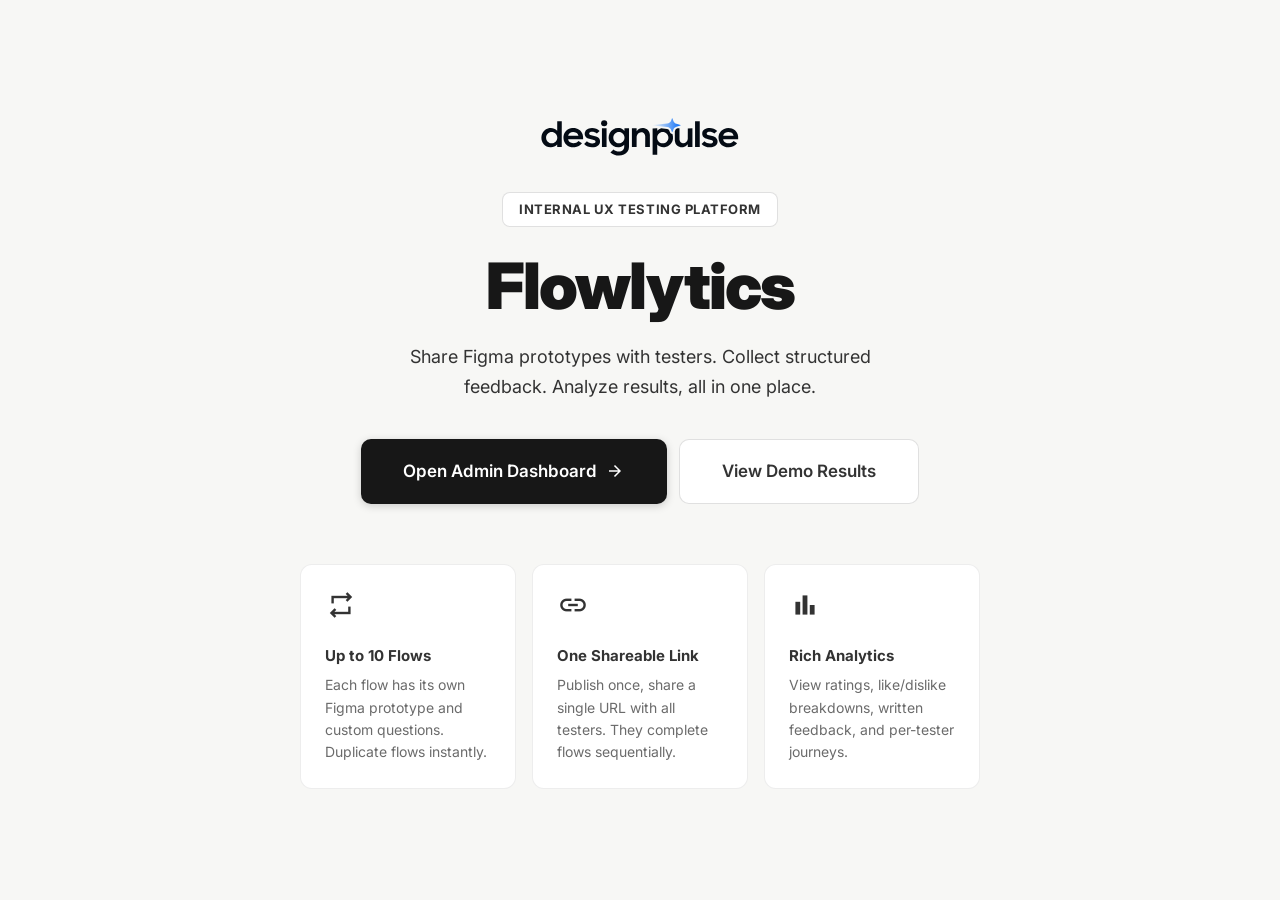
==== index.html @ f1238954 "Initial commit: Design Test Hub / Flowlytics static prototype UX testing platform prototype - admin " ====
<!DOCTYPE html>
<html lang="en">
<head>
  <meta charset="UTF-8">
  <meta name="viewport" content="width=device-width, initial-scale=1.0">
  <title>Flowlytics · UX Testing Platform</title>
  <meta name="description" content="Flowlytics - share Figma prototypes with testers and collect structured feedback">
  <link rel="stylesheet" href="css/globals.css">
  <style>
    .hero {
      min-height: 100vh;
      background: var(--bg-surface);
      display: flex;
      align-items: center;
      justify-content: center;
      padding: 40px 20px;
      text-align: center;
    }
    .hero-content { max-width: 680px; }
    .hero-badge {
      display: inline-flex; align-items: center; gap: 8px;
      background: var(--bg-card); border: 1px solid var(--border-default);
      border-radius: var(--radius-sm); padding: 6px 16px;
      font-size: 0.8125rem; font-weight: 700; color: var(--text-secondary);
      letter-spacing: 0.04em; text-transform: uppercase; margin-bottom: 24px;
    }
    .hero-title { font-size: clamp(2.5rem, 6vw, 4rem); font-weight: 900; letter-spacing: -0.03em; line-height: 1.1; margin-bottom: 20px; }
    .hero-subtitle { font-size: 1.125rem; color: var(--text-secondary); line-height: 1.7; margin-bottom: 36px; max-width: 500px; margin-left: auto; margin-right: auto; }
    .hero-cta { display: flex; gap: 12px; justify-content: center; flex-wrap: wrap; }
    .hero-features { display: grid; grid-template-columns: repeat(3, 1fr); gap: 16px; margin-top: 60px; text-align: left; }
    .feature-card {
      background: var(--bg-card); border: 1px solid var(--border-subtle);
      border-radius: var(--radius-xl); padding: 24px;
    }
    .feature-icon { font-size: 1.5rem; margin-bottom: 12px; }
    .feature-title { font-size: 0.9375rem; font-weight: 700; margin-bottom: 6px; }
    .feature-desc { font-size: 0.875rem; color: var(--text-tertiary); line-height: 1.6; }
    @media (max-width: 768px) { .hero-features { grid-template-columns: 1fr; } }
  </style>
</head>
<body>
  <div class="hero">
    <div class="hero-content">
      <img src="flowlytics.svg" alt="Flowlytics" style="width:200px;height:auto;margin:0 auto 28px">
      <div class="hero-badge">Internal UX Testing Platform</div>
      <h1 class="hero-title">
        Flowlytics
      </h1>
      <p class="hero-subtitle">
        Share Figma prototypes with testers. Collect structured feedback. Analyze results, all in one place.
      </p>
      <div class="hero-cta">
        <a href="admin/login.html" class="btn btn-primary btn-xl">
          Open Admin Dashboard
          <span class="material-symbols-outlined" aria-hidden="true">arrow_forward</span>
        </a>
        <a href="admin/login.html" class="btn btn-secondary btn-xl">
          View Demo Results
        </a>
      </div>

      <div class="hero-features">
        <div class="feature-card">
          <div class="feature-icon"><span class="material-symbols-outlined icon-lg" aria-hidden="true">repeat</span></div>
          <div class="feature-title">Up to 10 Flows</div>
          <div class="feature-desc">Each flow has its own Figma prototype and custom questions. Duplicate flows instantly.</div>
        </div>
        <div class="feature-card">
          <div class="feature-icon"><span class="material-symbols-outlined icon-lg" aria-hidden="true">link</span></div>
          <div class="feature-title">One Shareable Link</div>
          <div class="feature-desc">Publish once, share a single URL with all testers. They complete flows sequentially.</div>
        </div>
        <div class="feature-card">
          <div class="feature-icon"><span class="material-symbols-outlined icon-lg" aria-hidden="true">bar_chart</span></div>
          <div class="feature-title">Rich Analytics</div>
          <div class="feature-desc">View ratings, like/dislike breakdowns, written feedback, and per-tester journeys.</div>
        </div>
      </div>
    </div>
  </div>

  <script src="js/store.js"></script>
  <script>
    // Auto-redirect if already logged in
    if (DTH.Auth.isLoggedIn()) {
      window.location.href = 'admin/index.html';
    }
  </script>
</body>
</html>
---- css/globals.css ----
/* ===== FLOWLYTICS - GLOBAL DESIGN SYSTEM (neutral SaaS theme) ===== */

@import url('https://fonts.googleapis.com/css2?family=Material+Symbols+Outlined:opsz,wght,FILL,GRAD@20..48,300..500,0..1,-25..0&display=block');
@import url('https://fonts.googleapis.com/css2?family=Inter:ital,opsz,wght@0,14..32,100..900;1,14..32,100..900&display=swap');

/* ===== TOKENS ===== */
:root {
  --brand-primary: #171717;
  --brand-primary-light: #F2F1EE;
  --brand-primary-dark: #000000;
  --brand-accent: #404040;
  --brand-accent-light: #6E6E6E;
  --brand-success: #10B981;
  --brand-warning: #F59E0B;
  --brand-danger: #EF4444;

  --text-success: #047857;
  --text-warning: #92400E;
  --text-danger: #B91C1C;

  --bg-base: #FFFFFF;
  --bg-surface: #F7F7F5;
  --bg-elevated: #FFFFFF;
  --bg-card: #FFFFFF;
  --bg-card-hover: #F2F2F0;
  --bg-overlay: rgba(20,20,20,0.5);

  --border-subtle: rgba(0,0,0,0.07);
  --border-default: rgba(0,0,0,0.12);
  --border-active: rgba(23,23,23,0.4);

  --text-primary: #171717;
  --text-secondary: #333333;
  --text-tertiary: #6B6B6B;
  --text-muted: #9A9A9A;

  --radius-sm: 8px;
  --radius-md: 10px;
  --radius-lg: 12px;
  --radius-xl: 12px;
  --radius-2xl: 12px;
  --radius-full: 9999px;

  --shadow-sm: 0 1px 3px rgba(0,0,0,0.05);
  --shadow-md: 0 4px 16px rgba(0,0,0,0.07);
  --shadow-lg: 0 12px 32px rgba(0,0,0,0.10);
  --shadow-glow: 0 0 24px rgba(0,0,0,0.08);

  --transition-fast: 0.12s ease;
  --transition-normal: 0.22s ease;
  --transition-slow: 0.4s ease;

  --font-sans: 'Inter', Arial, 'Helvetica Neue', Helvetica, sans-serif;
  --font-mono: ui-monospace, SFMono-Regular, Menlo, Consolas, monospace;

  --sidebar-width: 248px;
}

/* ===== RESET ===== */
*, *::before, *::after { box-sizing: border-box; margin: 0; padding: 0; }

html { scroll-behavior: smooth; }

body {
  font-family: var(--font-sans);
  background: var(--bg-base);
  color: var(--text-secondary);
  line-height: 1.6;
  -webkit-font-smoothing: antialiased;
  min-height: 100vh;
}

a { color: inherit; text-decoration: none; }
img, svg { display: block; }
button { cursor: pointer; font-family: inherit; }
input, textarea, select { font-family: inherit; }

/* ===== ICONS (Material Symbols Outlined) ===== */
.material-symbols-outlined {
  font-family: 'Material Symbols Outlined';
  font-weight: normal;
  font-style: normal;
  font-size: 20px;
  line-height: 1;
  letter-spacing: normal;
  text-transform: none;
  display: inline-flex;
  white-space: nowrap;
  word-wrap: normal;
  direction: ltr;
  -webkit-font-smoothing: antialiased;
  flex-shrink: 0;
  font-variation-settings: 'FILL' 0, 'wght' 400, 'GRAD' 0, 'opsz' 20;
}

.icon-xs { font-size: 16px !important; }
.icon-sm { font-size: 18px !important; }
.icon-lg { font-size: 32px !important; }
.icon-xl { font-size: 46px !important; }

/* ===== SCROLLBAR ===== */
::-webkit-scrollbar { width: 6px; height: 6px; }
::-webkit-scrollbar-track { background: transparent; }
::-webkit-scrollbar-thumb { background: var(--border-default); border-radius: 3px; }
::-webkit-scrollbar-thumb:hover { background: var(--text-muted); }

/* ===== TYPOGRAPHY ===== */
h1 { font-size: clamp(1.6rem, 3vw, 2.5rem); font-weight: 800; letter-spacing: -0.01em; line-height: 1.2; color: var(--text-primary); }
h2 { font-size: clamp(1.2rem, 2.5vw, 1.75rem); font-weight: 700; letter-spacing: -0.01em; line-height: 1.3; color: var(--text-primary); }
h3 { font-size: 1.125rem; font-weight: 700; color: var(--text-primary); }
h4 { font-size: 0.9375rem; font-weight: 700; color: var(--text-primary); }
p  { color: var(--text-secondary); line-height: 1.7; }

/* ===== LAYOUT ===== */
.admin-layout {
  display: flex;
  min-height: 100vh;
}

.admin-main {
  flex: 1;
  margin-left: var(--sidebar-width);
  padding: 32px 40px;
  min-height: 100vh;
  background: var(--bg-base);
}

.page-container {
  max-width: 1100px;
  margin: 0 auto;
}

/* ===== SIDEBAR ===== */
.sidebar {
  position: fixed;
  top: 0; left: 0;
  width: var(--sidebar-width);
  height: 100vh;
  background: var(--bg-surface);
  border-right: 1px solid var(--border-subtle);
  display: flex;
  flex-direction: column;
  z-index: 100;
  overflow-y: auto;
}

.sidebar-logo {
  padding: 24px 20px 20px;
  border-bottom: 1px solid var(--border-subtle);
}

.sidebar-logo .logo-mark {
  display: flex;
  align-items: center;
  gap: 10px;
  margin-bottom: 4px;
}

.logo-wordmark {
  width: 132px;
  height: auto;
  display: block;
}

.sidebar-nav {
  padding: 16px 12px;
  flex: 1;
  display: flex;
  flex-direction: column;
  gap: 2px;
}

.nav-label {
  font-size: 0.6875rem;
  font-weight: 700;
  letter-spacing: 0.08em;
  text-transform: uppercase;
  color: var(--text-muted);
  padding: 8px 8px 4px;
  margin-top: 8px;
}

.nav-item {
  display: flex;
  align-items: center;
  gap: 12px;
  padding: 10px 14px;
  border-radius: var(--radius-md);
  font-size: 0.875rem;
  font-weight: 500;
  color: var(--text-secondary);
  transition: all var(--transition-fast);
  cursor: pointer;
  border: none;
  background: transparent;
  width: 100%;
  text-align: left;
}

.nav-item:hover {
  background: var(--bg-card-hover);
  color: var(--text-primary);
}

.nav-item.active {
  background: var(--bg-card-hover);
  color: var(--text-primary);
  font-weight: 700;
}

.nav-item .nav-icon {
  flex-shrink: 0;
}

/* ===== BUTTONS ===== */
.btn {
  display: inline-flex;
  align-items: center;
  justify-content: center;
  gap: 8px;
  padding: 10px 20px;
  border-radius: var(--radius-md);
  font-size: 0.875rem;
  font-weight: 600;
  border: none;
  cursor: pointer;
  transition: all var(--transition-fast);
  white-space: nowrap;
  text-decoration: none;
  user-select: none;
}

.btn:disabled {
  opacity: 0.45;
  cursor: not-allowed;
  pointer-events: none;
}

.btn-primary {
  background: var(--brand-primary);
  color: #fff;
  box-shadow: 0 2px 8px rgba(0,0,0,0.18);
}
.btn-primary:hover:not(:disabled) {
  background: var(--brand-primary-dark);
  box-shadow: 0 4px 14px rgba(0,0,0,0.26);
  transform: translateY(-1px);
}
.btn-primary:active { transform: translateY(0); }

.btn-secondary {
  background: var(--bg-card);
  color: var(--text-secondary);
  border: 1px solid var(--border-default);
}
.btn-secondary:hover:not(:disabled) {
  background: var(--bg-card-hover);
  color: var(--text-primary);
  border-color: var(--text-muted);
}

.btn-ghost {
  background: transparent;
  color: var(--text-secondary);
}
.btn-ghost:hover:not(:disabled) {
  background: var(--bg-card-hover);
  color: var(--text-primary);
}

.btn-danger {
  background: rgba(239,68,68,0.08);
  color: var(--text-danger);
  border: 1px solid rgba(239,68,68,0.25);
}
.btn-danger:hover:not(:disabled) {
  background: rgba(239,68,68,0.16);
}

.btn-success {
  background: var(--text-success);
  color: #fff;
  box-shadow: 0 2px 8px rgba(4,120,87,0.24);
}
.btn-success:hover:not(:disabled) {
  background: #065F46;
  transform: translateY(-1px);
  box-shadow: 0 4px 14px rgba(4,120,87,0.32);
}

.btn-sm { padding: 7px 14px; font-size: 0.8125rem; border-radius: var(--radius-sm); }
.btn-lg { padding: 14px 30px; font-size: 1rem; border-radius: var(--radius-md); }
.btn-xl { padding: 18px 42px; font-size: 1.0625rem; border-radius: var(--radius-md); }
.btn-icon { width: 38px; height: 38px; padding: 0; border-radius: var(--radius-sm); }

/* ===== FORM INPUTS ===== */
.form-group { display: flex; flex-direction: column; gap: 6px; }

.form-label {
  font-size: 0.8125rem;
  font-weight: 700;
  color: var(--text-secondary);
  letter-spacing: 0.01em;
}

.form-label .required { color: var(--text-danger); margin-left: 2px; }

.form-input, .form-textarea, .form-select {
  background: var(--bg-base);
  border: 1px solid var(--border-default);
  border-radius: var(--radius-md);
  color: var(--text-primary);
  font-size: 0.9375rem;
  padding: 10px 14px;
  width: 100%;
  transition: border-color var(--transition-fast), box-shadow var(--transition-fast);
  outline: none;
}

.form-input::placeholder, .form-textarea::placeholder {
  color: var(--text-muted);
}

.form-input:focus, .form-textarea:focus, .form-select:focus {
  border-color: var(--brand-primary);
  box-shadow: 0 0 0 3px rgba(23,23,23,0.10);
}

.form-input.error, .form-textarea.error {
  border-color: var(--text-danger);
  box-shadow: 0 0 0 3px rgba(185,28,28,0.1);
}

.form-textarea { min-height: 90px; resize: vertical; }
.form-select { appearance: none; background-image: url("data:image/svg+xml,%3Csvg xmlns='http://www.w3.org/2000/svg' width='16' height='16' fill='%236B6B6B' viewBox='0 0 16 16'%3E%3Cpath d='M7.247 11.14L2.451 5.658C1.885 5.013 2.345 4 3.204 4h9.592a1 1 0 0 1 .753 1.659l-4.796 5.48a1 1 0 0 1-1.506 0z'/%3E%3C/svg%3E"); background-repeat: no-repeat; background-position: right 14px center; padding-right: 36px; }

.form-hint { font-size: 0.8125rem; color: var(--text-tertiary); }
.form-error { font-size: 0.8125rem; color: var(--text-danger); }

/* ===== TOGGLE ===== */
.toggle-wrapper {
  display: flex;
  align-items: center;
  gap: 10px;
}

.toggle {
  position: relative;
  width: 42px; height: 24px;
  flex-shrink: 0;
}

.toggle input { display: none; }

.toggle-track {
  position: absolute;
  inset: 0;
  background: var(--bg-card-hover);
  border: 1px solid var(--border-default);
  border-radius: var(--radius-full);
  cursor: pointer;
  transition: all var(--transition-fast);
}

.toggle input:checked + .toggle-track {
  background: var(--brand-primary);
  border-color: var(--brand-primary);
}

.toggle-track::after {
  content: '';
  position: absolute;
  top: 2px; left: 2px;
  width: 18px; height: 18px;
  background: white;
  border-radius: 50%;
  box-shadow: 0 1px 2px rgba(0,0,0,0.25);
  transition: transform var(--transition-fast);
}

.toggle input:checked + .toggle-track::after {
  transform: translateX(18px);
}

.toggle-label { font-size: 0.875rem; font-weight: 500; color: var(--text-secondary); cursor: pointer; }

/* ===== CARDS ===== */
.card {
  background: var(--bg-card);
  border: 1px solid var(--border-subtle);
  border-radius: var(--radius-xl);
  overflow: hidden;
  transition: border-color var(--transition-fast), box-shadow var(--transition-fast);
}

.card:hover { border-color: var(--border-default); }
.card-hover:hover { box-shadow: var(--shadow-lg); transform: translateY(-2px); }

.card-header {
  padding: 22px 26px;
  border-bottom: 1px solid var(--border-subtle);
  display: flex;
  align-items: center;
  justify-content: space-between;
  gap: 12px;
}

.card-body { padding: 26px; }
.card-footer { padding: 16px 26px; border-top: 1px solid var(--border-subtle); display: flex; align-items: center; gap: 10px; flex-wrap: wrap; }

/* ===== BADGES ===== */
.badge {
  display: inline-flex;
  align-items: center;
  gap: 5px;
  padding: 3px 10px;
  border-radius: var(--radius-sm);
  font-size: 0.75rem;
  font-weight: 700;
  letter-spacing: 0.03em;
  text-transform: uppercase;
}

.badge-draft { background: rgba(0,0,0,0.05); color: var(--text-tertiary); border: 1px solid rgba(0,0,0,0.12); }
.badge-published { background: rgba(16,185,129,0.10); color: var(--text-success); border: 1px solid rgba(16,185,129,0.3); }
.badge-closed { background: rgba(239,68,68,0.08); color: var(--text-danger); border: 1px solid rgba(239,68,68,0.25); }

/* ===== STAT BLOCKS ===== */
.stats-grid {
  display: grid;
  grid-template-columns: repeat(auto-fit, minmax(140px, 1fr));
  gap: 14px;
  margin-bottom: 24px;
}

.stat-card {
  background: var(--bg-card);
  border: 1px solid var(--border-subtle);
  border-radius: var(--radius-lg);
  padding: 20px 22px;
  box-shadow: var(--shadow-sm);
}

.stat-value {
  font-size: 2rem;
  font-weight: 800;
  line-height: 1;
  color: var(--text-primary);
}

.stat-label { font-size: 0.8125rem; color: var(--text-tertiary); margin-top: 4px; font-weight: 600; }

/* ===== MODAL ===== */
.modal-overlay {
  position: fixed;
  inset: 0;
  background: var(--bg-overlay);
  backdrop-filter: blur(8px);
  -webkit-backdrop-filter: blur(8px);
  z-index: 1000;
  display: flex;
  align-items: center;
  justify-content: center;
  padding: 20px;
  opacity: 0;
  transition: opacity var(--transition-normal);
}

.modal-overlay.visible { opacity: 1; }

.modal {
  background: var(--bg-elevated);
  border: 1px solid var(--border-default);
  border-radius: var(--radius-2xl);
  box-shadow: var(--shadow-lg);
  width: 100%;
  max-width: 560px;
  transform: translateY(20px) scale(0.97);
  transition: transform var(--transition-normal);
  overflow: hidden;
}

.modal-overlay.visible .modal { transform: translateY(0) scale(1); }

.modal-header {
  padding: 24px 28px 20px;
  display: flex;
  align-items: center;
  justify-content: space-between;
  border-bottom: 1px solid var(--border-subtle);
}

.modal-body { padding: 24px 28px; }
.modal-footer { padding: 16px 28px 24px; display: flex; gap: 10px; justify-content: flex-end; }

/* ===== TOAST ===== */
#toast-container {
  position: fixed;
  bottom: 24px;
  right: 24px;
  z-index: 9999;
  display: flex;
  flex-direction: column;
  gap: 10px;
  pointer-events: none;
}

.toast {
  display: flex;
  align-items: center;
  gap: 12px;
  padding: 14px 18px;
  background: var(--bg-elevated);
  border: 1px solid var(--border-default);
  border-radius: var(--radius-lg);
  box-shadow: var(--shadow-lg);
  font-size: 0.875rem;
  font-weight: 500;
  color: var(--text-primary);
  min-width: 280px;
  max-width: 380px;
  pointer-events: all;
  transform: translateX(120%);
  transition: transform var(--transition-normal);
}

.toast.show { transform: translateX(0); }
.toast.success { border-color: rgba(16,185,129,0.4); }
.toast.success .toast-icon { color: var(--text-success); }
.toast.error { border-color: rgba(239,68,68,0.4); }
.toast.error .toast-icon { color: var(--text-danger); }
.toast.info { border-color: var(--border-active); }
.toast.info .toast-icon { color: var(--text-primary); }
.toast.warning { border-color: rgba(245,158,11,0.4); }
.toast.warning .toast-icon { color: var(--text-warning); }
.toast-icon { flex-shrink: 0; }

/* ===== FLOW CARD ===== */
.flow-card {
  background: var(--bg-card);
  border: 1px solid var(--border-subtle);
  border-radius: var(--radius-xl);
  overflow: hidden;
  transition: border-color var(--transition-fast);
  box-shadow: var(--shadow-sm);
}

.flow-card:hover { border-color: var(--border-default); }

.flow-card-header {
  display: flex;
  align-items: center;
  gap: 14px;
  padding: 18px 22px;
  cursor: pointer;
  user-select: none;
}

.flow-number {
  width: 28px; height: 28px;
  background: linear-gradient(135deg, var(--brand-accent), var(--brand-primary));
  border-radius: var(--radius-sm);
  display: flex; align-items: center; justify-content: center;
  font-size: 0.75rem;
  font-weight: 800;
  color: #fff;
  flex-shrink: 0;
}

.flow-card-title { flex: 1; font-weight: 700; font-size: 0.9375rem; color: var(--text-primary); }
.flow-card-subtitle { font-size: 0.8125rem; color: var(--text-tertiary); margin-top: 1px; }

.flow-expand-icon { color: var(--text-muted); transition: transform var(--transition-fast); }
.flow-card.expanded .flow-expand-icon { transform: rotate(180deg); }

.flow-card-body {
  padding: 0 22px 22px;
  display: none;
  flex-direction: column;
  gap: 18px;
  border-top: 1px solid var(--border-subtle);
  padding-top: 20px;
}

.flow-card.expanded .flow-card-body { display: flex; }

.flow-card-actions {
  display: flex;
  gap: 8px;
  padding: 12px 22px;
  border-top: 1px solid var(--border-subtle);
  background: var(--bg-surface);
}

/* ===== QUESTION CARD ===== */
.question-card {
  background: var(--bg-surface);
  border: 1px solid var(--border-subtle);
  border-radius: var(--radius-lg);
  padding: 16px;
  transition: border-color var(--transition-fast);
  position: relative;
}

.question-card:hover { border-color: var(--border-default); }

.question-drag-handle {
  position: absolute;
  top: 50%; left: -2px;
  transform: translateY(-50%);
  color: var(--text-muted);
  cursor: grab;
  padding: 4px;
  opacity: 0;
  transition: opacity var(--transition-fast);
}

.question-card:hover .question-drag-handle { opacity: 1; }

.question-header {
  display: flex;
  align-items: flex-start;
  gap: 10px;
  margin-bottom: 12px;
}

.question-number {
  width: 22px; height: 22px;
  background: var(--bg-card);
  border: 1px solid var(--border-default);
  border-radius: var(--radius-sm);
  display: flex; align-items: center; justify-content: center;
  font-size: 0.6875rem;
  font-weight: 700;
  color: var(--text-secondary);
  flex-shrink: 0;
  margin-top: 2px;
}

/* ===== TESTER EXPERIENCE ===== */
.tester-layout {
  min-height: 100vh;
  background: var(--bg-base);
  display: flex;
  flex-direction: column;
}

.tester-header {
  padding: 16px 24px;
  background: var(--bg-surface);
  border-bottom: 1px solid var(--border-subtle);
  display: flex;
  align-items: center;
  gap: 16px;
  position: sticky;
  top: 0;
  z-index: 50;
}

.progress-dots {
  display: flex;
  gap: 6px;
  align-items: center;
}

.progress-dot {
  width: 8px; height: 8px;
  border-radius: 50%;
  background: var(--border-default);
  border: 1px solid var(--border-default);
  transition: all var(--transition-normal);
}

.progress-dot.active {
  background: var(--brand-primary);
  border-color: var(--brand-primary);
  width: 24px;
  border-radius: 4px;
  box-shadow: 0 0 6px rgba(0,0,0,0.3);
}

.progress-dot.completed {
  background: var(--brand-success);
  border-color: var(--brand-success);
}

/* ===== FIGMA EMBED ===== */
.figma-container {
  position: relative;
  width: 100%;
  display: flex;
  justify-content: center;
  padding: 20px 0;
}

.figma-embed-frame {
  position: relative;
  width: 420px;
  max-width: 100%;
  border-radius: 0;
  overflow: visible;
  background: transparent;
}

.figma-embed-frame iframe {
  width: 100%;
  height: 820px;
  border: none;
  display: block;
}

.figma-loading {
  position: absolute;
  inset: 0;
  display: flex;
  flex-direction: column;
  align-items: center;
  justify-content: center;
  gap: 12px;
  background: var(--bg-surface);
  font-size: 0.875rem;
  color: var(--text-tertiary);
}

/* ===== QUESTION RENDERER ===== */
.question-block {
  padding: 24px 0;
  border-bottom: 1px solid var(--border-subtle);
  transition: background-color var(--transition-fast);
}

.questions-list .question-block:first-child { padding-top: 4px; }
.questions-list .question-block:last-child { border-bottom: none; padding-bottom: 4px; }

.question-text {
  font-size: 0.9375rem;
  font-weight: 700;
  color: var(--text-primary);
  margin-bottom: 16px;
  line-height: 1.5;
  display: flex;
  align-items: center;
  gap: 8px;
  transition: color var(--transition-fast);
}

.question-block:focus-within .question-text { color: var(--brand-primary-dark); }

.question-required-star { color: var(--text-danger); margin-left: 3px; }

/* Rating */
.rating-group { display: flex; gap: 10px; }

.rating-btn {
  width: 52px; height: 52px;
  border-radius: var(--radius-md);
  border: 1.5px solid var(--border-default);
  background: var(--bg-card);
  color: var(--text-secondary);
  font-size: 1.0625rem;
  font-weight: 700;
  cursor: pointer;
  transition: all var(--transition-fast);
}

.rating-btn:hover { border-color: var(--brand-primary); background: var(--brand-primary-light); color: var(--brand-primary-dark); }
.rating-btn.selected { border-color: var(--brand-primary); background: var(--brand-primary); color: #fff; box-shadow: 0 2px 8px rgba(0,0,0,0.3); }

/* Like/Dislike */
.like-group { display: flex; gap: 12px; }

.like-btn {
  flex: 1;
  padding: 18px 14px;
  border-radius: var(--radius-md);
  border: 1.5px solid var(--border-default);
  background: var(--bg-card);
  cursor: pointer;
  transition: all var(--transition-fast);
  display: flex;
  flex-direction: column;
  align-items: center;
  gap: 8px;
  font-weight: 600;
  color: var(--text-secondary);
  font-family: inherit;
  font-size: 0.875rem;
}

.like-btn:hover { border-color: var(--brand-primary); background: var(--brand-primary-light); color: var(--brand-primary-dark); }
.like-btn.selected-like { border-color: var(--brand-success); background: rgba(16,185,129,0.08); color: var(--text-success); }
.like-btn.selected-dislike { border-color: var(--text-danger); background: rgba(239,68,68,0.08); color: var(--text-danger); }
.like-btn .btn-emoji { font-size: 1.75rem; }

/* Choice */
.choice-group { display: flex; flex-direction: column; gap: 10px; }

.choice-option {
  display: flex;
  align-items: center;
  gap: 12px;
  padding: 13px 16px;
  border-radius: var(--radius-md);
  border: 1.5px solid var(--border-default);
  background: var(--bg-card);
  cursor: pointer;
  transition: all var(--transition-fast);
  font-size: 0.9rem;
  color: var(--text-secondary);
}

.choice-option:hover { border-color: var(--brand-primary); background: var(--brand-primary-light); color: var(--text-primary); }
.choice-option.selected { border-color: var(--brand-primary); background: var(--brand-primary-light); color: var(--text-primary); font-weight: 600; }

.choice-indicator {
  width: 18px; height: 18px;
  border-radius: 50%;
  border: 1.5px solid var(--border-default);
  flex-shrink: 0;
  transition: all var(--transition-fast);
  display: flex; align-items: center; justify-content: center;
  background: var(--bg-card);
}

.choice-option.selected .choice-indicator {
  background: var(--brand-primary);
  border-color: var(--brand-primary);
}

.choice-indicator-check { font-size: 12px !important; color: white; }

.checkbox-indicator { border-radius: 5px; }

/* Yes/No */
.yesno-group { display: flex; gap: 10px; }
.yesno-btn {
  flex: 1;
  padding: 13px;
  border-radius: var(--radius-md);
  border: 1.5px solid var(--border-default);
  background: var(--bg-card);
  cursor: pointer;
  font-size: 0.9375rem;
  font-weight: 600;
  color: var(--text-secondary);
  transition: all var(--transition-fast);
  font-family: inherit;
}
.yesno-btn:hover { border-color: var(--brand-primary); background: var(--brand-primary-light); color: var(--brand-primary-dark); }
.yesno-btn.selected { border-color: var(--brand-primary); background: var(--brand-primary); color: #fff; }

/* ===== CHARTS ===== */
.chart-bar-row {
  display: flex;
  align-items: center;
  gap: 12px;
  margin-bottom: 8px;
}

.chart-bar-label { min-width: 30px; font-size: 0.875rem; color: var(--text-secondary); font-weight: 600; display: flex; align-items: center; gap: 2px; }
.chart-bar-track { flex: 1; height: 8px; background: var(--bg-card-hover); border-radius: 4px; overflow: hidden; }
.chart-bar-fill { height: 100%; border-radius: 4px; background: linear-gradient(90deg, var(--brand-accent), var(--brand-primary)); transition: width 0.6s cubic-bezier(0.25, 0.46, 0.45, 0.94); }
.chart-bar-count { min-width: 40px; font-size: 0.8125rem; color: var(--text-tertiary); text-align: right; }

/* ===== TRANSITIONS ===== */
.flow-transition {
  position: fixed;
  inset: 0;
  background: var(--bg-base);
  z-index: 500;
  display: flex;
  flex-direction: column;
  align-items: center;
  justify-content: center;
  gap: 16px;
  opacity: 0;
  pointer-events: none;
  transition: opacity var(--transition-slow);
}

.flow-transition.show { opacity: 1; pointer-events: all; }
.flow-transition-icon { color: var(--text-success); }
.flow-transition-text { font-size: 1.25rem; font-weight: 700; color: var(--text-primary); }
.flow-transition-sub { color: var(--text-secondary); }

/* ===== EMPTY STATE ===== */
.empty-state {
  text-align: center;
  padding: 60px 24px;
  color: var(--text-tertiary);
}

.empty-state-icon { margin-bottom: 16px; opacity: 0.5; color: var(--text-muted); }
.empty-state-title { font-size: 1.125rem; font-weight: 700; color: var(--text-secondary); margin-bottom: 6px; }
.empty-state-desc { font-size: 0.9rem; color: var(--text-tertiary); }

/* ===== UNSAVED INDICATOR ===== */
.unsaved-banner {
  display: flex;
  align-items: center;
  justify-content: space-between;
  padding: 10px 20px;
  background: rgba(245,158,11,0.08);
  border: 1px solid rgba(245,158,11,0.25);
  border-radius: var(--radius-md);
  margin-bottom: 20px;
  gap: 12px;
}

.unsaved-banner-text { font-size: 0.875rem; color: var(--text-warning); font-weight: 600; display: flex; align-items: center; gap: 6px; }

/* ===== DIVIDER ===== */
.divider { height: 1px; background: var(--border-subtle); margin: 20px 0; }

/* ===== SPINNER ===== */
.spinner {
  width: 20px; height: 20px;
  border: 2px solid rgba(0,0,0,0.1);
  border-top-color: var(--brand-primary);
  border-radius: 50%;
  animation: spin 0.7s linear infinite;
  display: inline-block;
}

.btn-primary .spinner, .btn-success .spinner, .btn-danger .spinner {
  border: 2px solid rgba(255,255,255,0.3);
  border-top-color: #fff;
}

@keyframes spin { to { transform: rotate(360deg); } }

/* ===== HERO / INTRO PAGE ===== */
.study-intro-page {
  min-height: 100vh;
  background: var(--bg-surface);
  display: flex;
  align-items: center;
  justify-content: center;
  padding: 40px 20px;
}

.study-intro-card {
  background: var(--bg-card);
  border: 1px solid var(--border-default);
  border-radius: var(--radius-2xl);
  padding: 48px 40px;
  max-width: 480px;
  width: 100%;
  text-align: center;
  box-shadow: var(--shadow-lg);
}

.study-intro-badge {
  display: inline-flex;
  align-items: center;
  gap: 6px;
  background: var(--bg-card-hover);
  border: 1px solid var(--border-default);
  border-radius: var(--radius-sm);
  padding: 5px 14px;
  font-size: 0.8rem;
  font-weight: 700;
  color: var(--text-secondary);
  letter-spacing: 0.04em;
  text-transform: uppercase;
  margin-bottom: 20px;
}

.study-meta {
  display: flex;
  justify-content: center;
  gap: 20px;
  margin-top: 24px;
  flex-wrap: wrap;
}

.study-meta-item {
  display: flex;
  align-items: center;
  gap: 6px;
  font-size: 0.875rem;
  color: var(--text-secondary);
}

.study-meta-item .meta-icon { color: var(--text-tertiary); }

/* ===== COMPLETE PAGE ===== */
.complete-page {
  min-height: 100vh;
  background: var(--bg-surface);
  display: flex;
  align-items: center;
  justify-content: center;
  padding: 40px 20px;
}

.complete-card {
  background: var(--bg-card);
  border: 1px solid var(--border-subtle);
  border-radius: var(--radius-2xl);
  padding: 48px 40px;
  max-width: 440px;
  width: 100%;
  text-align: center;
  box-shadow: var(--shadow-lg);
}

.complete-icon { margin-bottom: 20px; color: var(--text-success); }

/* ===== RESPONSE RECOVERY ===== */
.recovery-overlay {
  position: fixed;
  inset: 0;
  background: var(--bg-overlay);
  backdrop-filter: blur(8px);
  z-index: 900;
  display: flex;
  align-items: center;
  justify-content: center;
  padding: 20px;
}

.recovery-card {
  background: var(--bg-elevated);
  border: 1px solid var(--border-default);
  border-radius: var(--radius-2xl);
  padding: 36px;
  max-width: 400px;
  width: 100%;
  text-align: center;
  box-shadow: var(--shadow-lg);
}

/* ===== RESULTS PAGE ===== */
.results-flow-card {
  background: var(--bg-card);
  border: 1px solid var(--border-subtle);
  border-radius: var(--radius-xl);
  padding: 24px;
  transition: all var(--transition-fast);
}

.results-flow-card:hover {
  border-color: var(--border-default);
  box-shadow: var(--shadow-md);
}

.result-metric {
  display: flex;
  flex-direction: column;
  gap: 2px;
}

.result-metric-value { font-size: 1.375rem; font-weight: 800; color: var(--text-primary); }
.result-metric-label { font-size: 0.75rem; color: var(--text-tertiary); font-weight: 600; }

.feedback-quote {
  background: var(--bg-surface);
  border-left: 3px solid var(--brand-primary);
  border-radius: 0 var(--radius-md) var(--radius-md) 0;
  padding: 12px 16px;
  font-size: 0.9rem;
  color: var(--text-secondary);
  margin-bottom: 8px;
  font-style: italic;
}

/* ===== LOGIN PAGE ===== */
.login-page {
  min-height: 100vh;
  background: var(--bg-surface);
  display: flex;
  align-items: center;
  justify-content: center;
  padding: 20px;
}

.login-card {
  background: var(--bg-card);
  border: 1px solid var(--border-default);
  border-radius: var(--radius-2xl);
  padding: 44px 40px;
  max-width: 420px;
  width: 100%;
  box-shadow: var(--shadow-lg);
}

/* ===== STEP INDICATOR ===== */
.step-indicator {
  display: flex;
  align-items: center;
  gap: 0;
  margin-bottom: 32px;
}

.step-item {
  display: flex;
  align-items: center;
  flex: 1;
}

.step-circle {
  width: 28px; height: 28px;
  border-radius: 50%;
  border: 2px solid var(--border-default);
  display: flex; align-items: center; justify-content: center;
  font-size: 0.75rem;
  font-weight: 700;
  color: var(--text-tertiary);
  background: var(--bg-card);
  flex-shrink: 0;
  transition: all var(--transition-fast);
}

.step-circle.active { border-color: var(--brand-primary); color: var(--text-primary); background: var(--bg-card-hover); }
.step-circle.done { border-color: var(--text-success); background: var(--text-success); color: white; }

.step-line { flex: 1; height: 1px; background: var(--border-subtle); }
.step-line.done { background: var(--text-success); }

/* ===== PAGE HEADER ===== */
.page-header {
  display: flex;
  align-items: flex-start;
  justify-content: space-between;
  gap: 20px;
  margin-bottom: 32px;
  flex-wrap: wrap;
}

.page-title { font-size: 1.625rem; font-weight: 800; color: var(--text-primary); letter-spacing: -0.01em; }
.page-subtitle { font-size: 0.9rem; color: var(--text-tertiary); margin-top: 4px; }
.page-actions { display: flex; gap: 10px; align-items: center; flex-wrap: wrap; }

/* ===== TAG ===== */
.tag {
  display: inline-flex;
  align-items: center;
  gap: 4px;
  padding: 3px 8px;
  border-radius: var(--radius-sm);
  font-size: 0.75rem;
  font-weight: 600;
  background: var(--bg-surface);
  color: var(--text-tertiary);
  border: 1px solid var(--border-subtle);
}

/* ===== COPY LINK FIELD ===== */
.copy-field {
  display: flex;
  gap: 8px;
  background: var(--bg-surface);
  border: 1px solid var(--border-default);
  border-radius: var(--radius-md);
  padding: 8px 8px 8px 14px;
  align-items: center;
}

.copy-field-url {
  flex: 1;
  font-size: 0.875rem;
  color: var(--text-secondary);
  font-family: var(--font-mono);
  overflow: hidden;
  text-overflow: ellipsis;
  white-space: nowrap;
  background: transparent;
  border: none;
  outline: none;
}

/* ===== SECTION SEPARATOR ===== */
.section-header {
  display: flex;
  align-items: center;
  gap: 12px;
  margin-bottom: 16px;
}

.section-title { font-size: 0.8125rem; font-weight: 700; letter-spacing: 0.06em; text-transform: uppercase; color: var(--text-tertiary); }
.section-line { flex: 1; height: 1px; background: var(--border-subtle); }

/* ===== GRID HELPERS ===== */
.grid-2 { display: grid; grid-template-columns: repeat(2, 1fr); gap: 16px; }
.grid-3 { display: grid; grid-template-columns: repeat(3, 1fr); gap: 16px; }
.flex-col { display: flex; flex-direction: column; }
.gap-4 { gap: 4px; }
.gap-8 { gap: 8px; }
.gap-12 { gap: 12px; }
.gap-16 { gap: 16px; }
.gap-20 { gap: 20px; }
.gap-24 { gap: 24px; }
.mt-8 { margin-top: 8px; }
.mt-12 { margin-top: 12px; }
.mt-16 { margin-top: 16px; }
.mt-24 { margin-top: 24px; }
.mt-32 { margin-top: 32px; }
.mb-4 { margin-bottom: 4px; }
.mb-8 { margin-bottom: 8px; }
.mb-16 { margin-bottom: 16px; }
.mb-24 { margin-bottom: 24px; }
.flex { display: flex; }
.items-center { align-items: center; }
.items-start { align-items: flex-start; }
.justify-between { justify-content: space-between; }
.justify-center { justify-content: center; }
.flex-1 { flex: 1; }
.text-center { text-align: center; }
.w-full { width: 100%; }
.hidden { display: none !important; }

/* ===== RESPONSIVE ===== */
@media (max-width: 900px) {
  :root { --sidebar-width: 0px; }
  .admin-main { margin-left: 0; padding: 20px; }
  .sidebar { transform: translateX(-100%); transition: transform var(--transition-normal); box-shadow: var(--shadow-lg); }
  .sidebar.open { transform: translateX(0); }
  .grid-3 { grid-template-columns: repeat(2, 1fr); }
}

@media (max-width: 600px) {
  .admin-main { padding: 16px; }
  .study-intro-card { padding: 36px 24px; }
  .login-card { padding: 32px 24px; }
  .grid-2, .grid-3 { grid-template-columns: 1fr; }
  .figma-embed-frame { width: 100%; }
  .flow-card-actions { flex-wrap: wrap; }
  .page-header { flex-direction: column; }
}
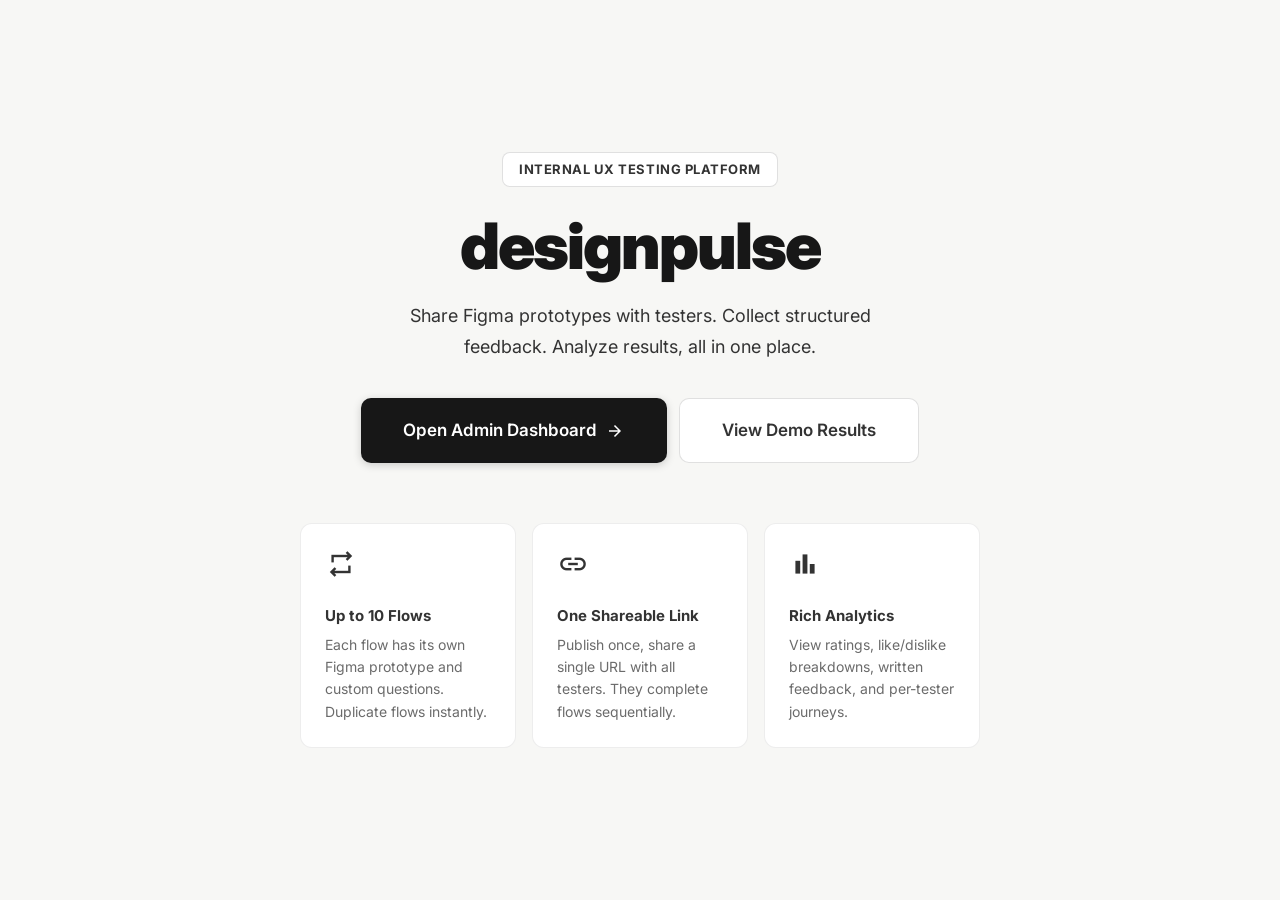
==== commit 4de3cc0d: "Rename product to designpulse, add autosave to study builder Replaced the Flowlytics wordmark/text e" ====
--- a/index.html
+++ b/index.html
@@ -3,8 +3,8 @@
 <head>
   <meta charset="UTF-8">
   <meta name="viewport" content="width=device-width, initial-scale=1.0">
-  <title>Flowlytics · UX Testing Platform</title>
-  <meta name="description" content="Flowlytics - share Figma prototypes with testers and collect structured feedback">
+  <title>designpulse · UX Testing Platform</title>
+  <meta name="description" content="designpulse - share Figma prototypes with testers and collect structured feedback">
   <link rel="stylesheet" href="css/globals.css">
   <style>
     .hero {
@@ -41,10 +41,9 @@
 <body>
   <div class="hero">
     <div class="hero-content">
-      <img src="flowlytics.svg" alt="Flowlytics" style="width:200px;height:auto;margin:0 auto 28px">
       <div class="hero-badge">Internal UX Testing Platform</div>
       <h1 class="hero-title">
-        Flowlytics
+        designpulse
       </h1>
       <p class="hero-subtitle">
         Share Figma prototypes with testers. Collect structured feedback. Analyze results, all in one place.
--- a/css/globals.css
+++ b/css/globals.css
@@ -1,4 +1,4 @@
-/* ===== FLOWLYTICS - GLOBAL DESIGN SYSTEM (neutral SaaS theme) ===== */
+/* ===== DESIGNPULSE - GLOBAL DESIGN SYSTEM (neutral SaaS theme) ===== */
 
 @import url('https://fonts.googleapis.com/css2?family=Material+Symbols+Outlined:opsz,wght,FILL,GRAD@20..48,300..500,0..1,-25..0&display=block');
 @import url('https://fonts.googleapis.com/css2?family=Inter:ital,opsz,wght@0,14..32,100..900;1,14..32,100..900&display=swap');
@@ -157,8 +157,10 @@
 }
 
 .logo-wordmark {
-  width: 132px;
-  height: auto;
+  font-size: 1.25rem;
+  font-weight: 800;
+  letter-spacing: -0.02em;
+  color: var(--text-primary);
   display: block;
 }
 
@@ -894,20 +896,9 @@
 .empty-state-title { font-size: 1.125rem; font-weight: 700; color: var(--text-secondary); margin-bottom: 6px; }
 .empty-state-desc { font-size: 0.9rem; color: var(--text-tertiary); }
 
-/* ===== UNSAVED INDICATOR ===== */
-.unsaved-banner {
-  display: flex;
-  align-items: center;
-  justify-content: space-between;
-  padding: 10px 20px;
-  background: rgba(245,158,11,0.08);
-  border: 1px solid rgba(245,158,11,0.25);
-  border-radius: var(--radius-md);
-  margin-bottom: 20px;
-  gap: 12px;
-}
-
-.unsaved-banner-text { font-size: 0.875rem; color: var(--text-warning); font-weight: 600; display: flex; align-items: center; gap: 6px; }
+/* ===== AUTOSAVE STATUS ===== */
+.save-status { font-size: 0.875rem; color: var(--text-tertiary); display: flex; align-items: center; gap: 6px; }
+.save-status .spinner { width: 13px; height: 13px; border-width: 2px; }
 
 /* ===== DIVIDER ===== */
 .divider { height: 1px; background: var(--border-subtle); margin: 20px 0; }
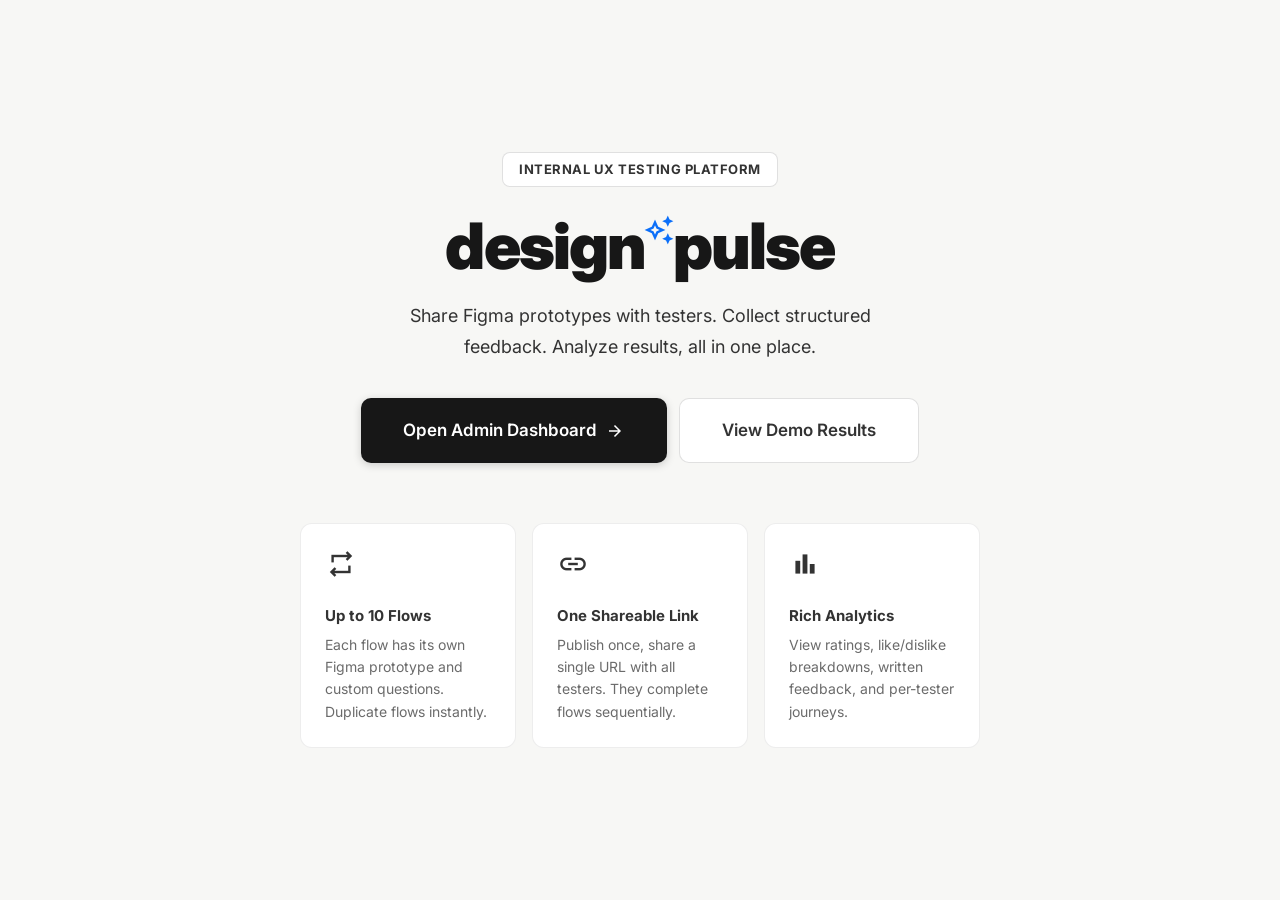
==== commit 068b137a: "Add a blue spark accent to the designpulse wordmark Built directly in code (Material Symbols "auto_a" ====
--- a/index.html
+++ b/index.html
@@ -43,7 +43,7 @@
     <div class="hero-content">
       <div class="hero-badge">Internal UX Testing Platform</div>
       <h1 class="hero-title">
-        designpulse
+        design<span class="logo-spark material-symbols-outlined" aria-hidden="true">auto_awesome</span>pulse
       </h1>
       <p class="hero-subtitle">
         Share Figma prototypes with testers. Collect structured feedback. Analyze results, all in one place.
--- a/css/globals.css
+++ b/css/globals.css
@@ -164,6 +164,14 @@
   display: block;
 }
 
+.logo-spark {
+  font-size: 0.5em;
+  color: #0b6ff9;
+  vertical-align: super;
+  margin: 0 -0.06em;
+  line-height: 1;
+}
+
 .sidebar-nav {
   padding: 16px 12px;
   flex: 1;
@@ -832,6 +840,13 @@
 .choice-indicator-check { font-size: 12px !important; color: white; }
 
 .checkbox-indicator { border-radius: 5px; }
+
+.choice-color-swatch {
+  width: 16px; height: 16px;
+  border-radius: 50%;
+  border: 1px solid rgba(0,0,0,0.15);
+  flex-shrink: 0;
+}
 
 /* Yes/No */
 .yesno-group { display: flex; gap: 10px; }
@@ -1215,7 +1230,9 @@
   .study-intro-card { padding: 36px 24px; }
   .login-card { padding: 32px 24px; }
   .grid-2, .grid-3 { grid-template-columns: 1fr; }
-  .figma-embed-frame { width: 100%; }
+  .figma-wrapper { width: 100%; }
+  .figma-embed-frame { width: 85%; margin: 0 auto; overflow: hidden; }
+  .figma-embed-frame iframe { height: auto; aspect-ratio: 420 / 820; }
   .flow-card-actions { flex-wrap: wrap; }
   .page-header { flex-direction: column; }
 }
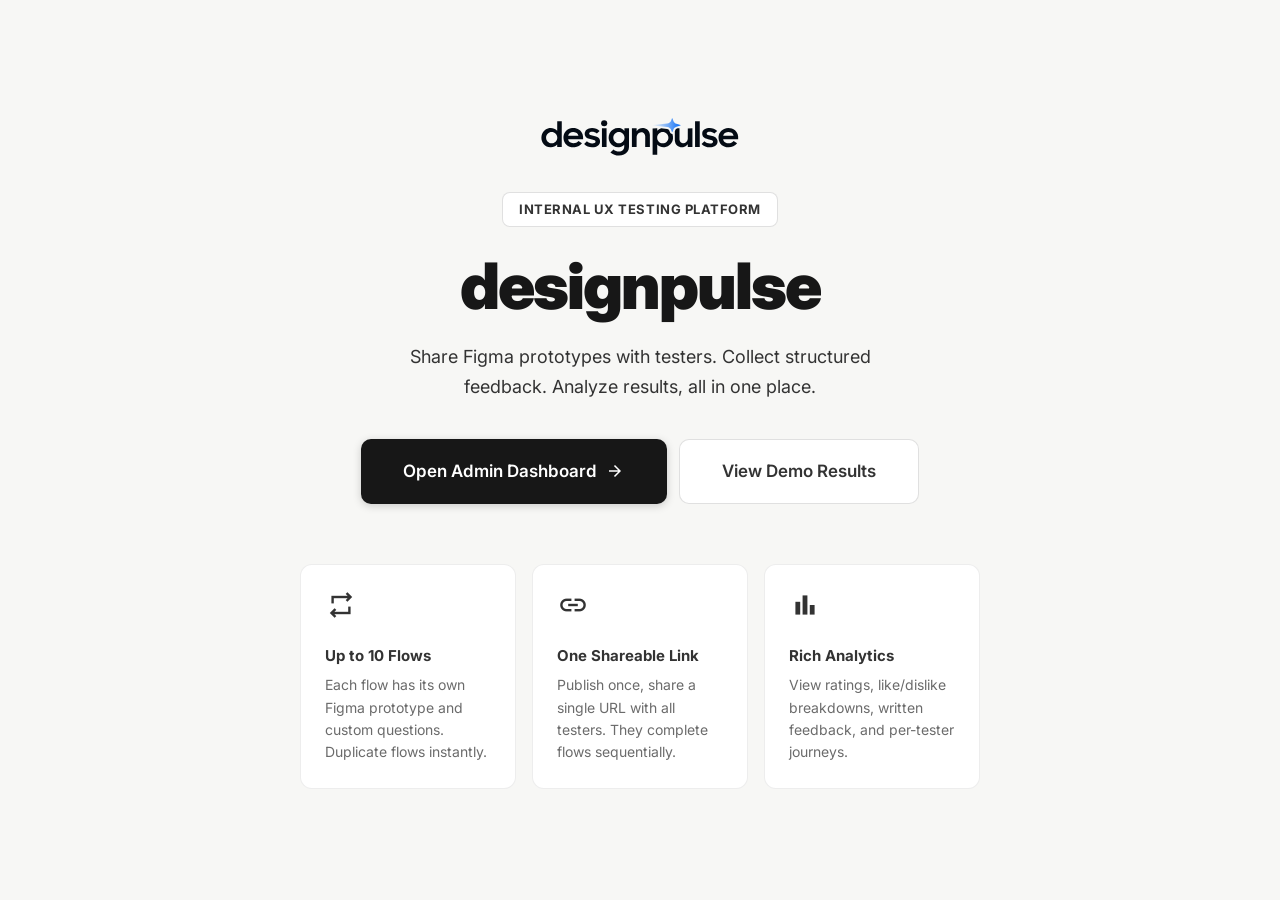
==== commit 9803c6aa: "Wire in designpulse.svg as the logo, replacing the sparkle-text mark Restored <img> tags (login, sid" ====
--- a/index.html
+++ b/index.html
@@ -41,9 +41,10 @@
 <body>
   <div class="hero">
     <div class="hero-content">
+      <img src="designpulse.svg?v=1" alt="designpulse" style="width:200px;height:auto;margin:0 auto 28px">
       <div class="hero-badge">Internal UX Testing Platform</div>
       <h1 class="hero-title">
-        design<span class="logo-spark material-symbols-outlined" aria-hidden="true">auto_awesome</span>pulse
+        designpulse
       </h1>
       <p class="hero-subtitle">
         Share Figma prototypes with testers. Collect structured feedback. Analyze results, all in one place.
--- a/css/globals.css
+++ b/css/globals.css
@@ -157,19 +157,9 @@
 }
 
 .logo-wordmark {
-  font-size: 1.25rem;
-  font-weight: 800;
-  letter-spacing: -0.02em;
-  color: var(--text-primary);
+  width: 132px;
+  height: auto;
   display: block;
-}
-
-.logo-spark {
-  font-size: 0.5em;
-  color: #0b6ff9;
-  vertical-align: super;
-  margin: 0 -0.06em;
-  line-height: 1;
 }
 
 .sidebar-nav {
